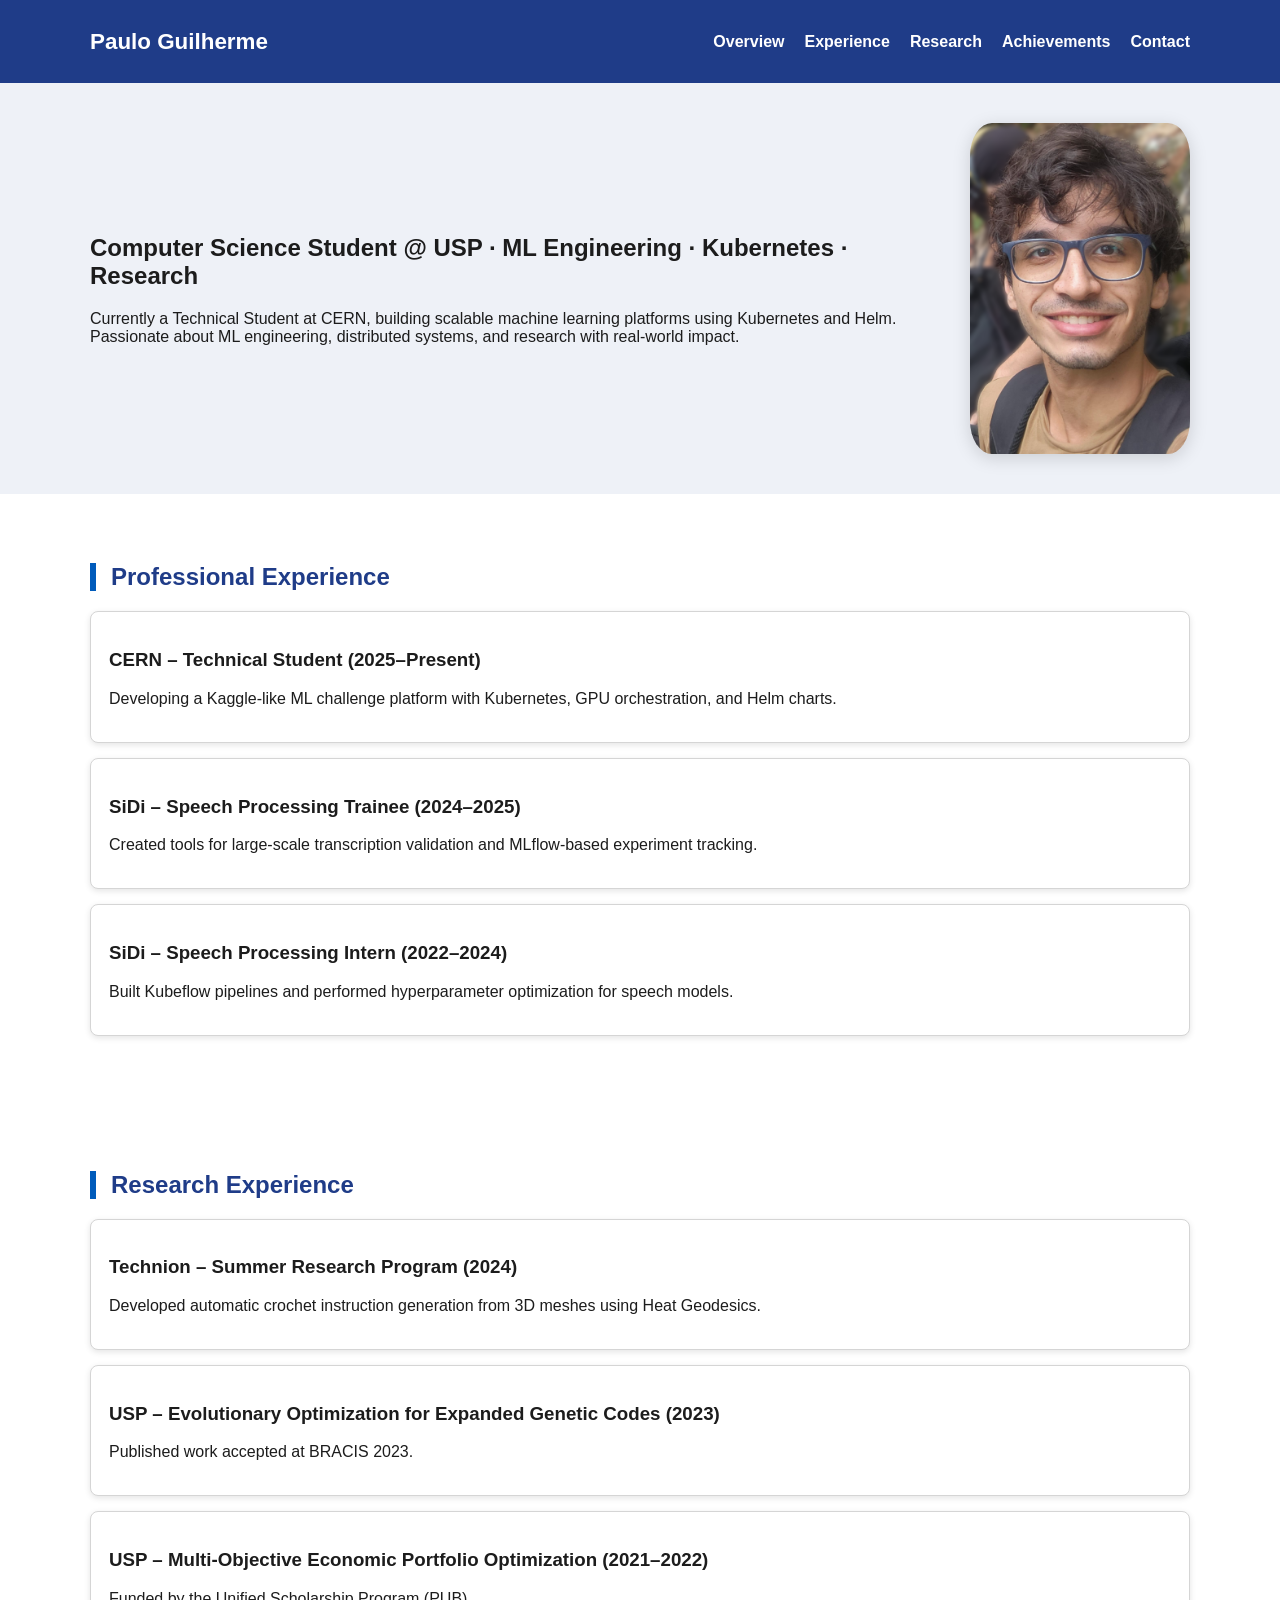
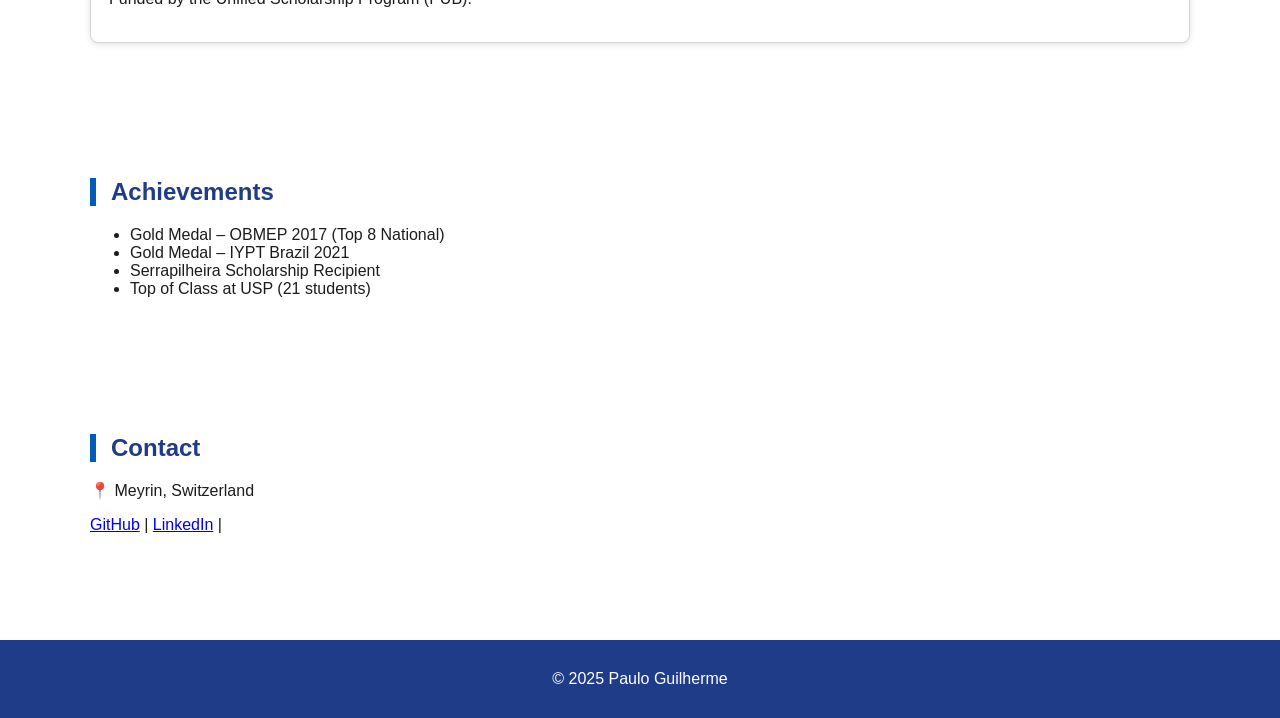
==== src/index.html @ 2a1c7743 "Add initial version of website" ====
<!DOCTYPE html>
<html lang="en">
<head>
    <meta charset="UTF-8">
    <meta name="viewport" content="width=device-width, initial-scale=1.0">
    <title>Paulo Guilherme – Portfolio</title>
    <link rel="stylesheet" href="style.css">
</head>
<body>

<header>
    <nav>
        <h1 class="logo">Paulo Guilherme</h1>
        <ul>
            <li><a href="#about">Overview</a></li>
            <li><a href="#experience">Experience</a></li>
            <li><a href="#research">Research</a></li>
            <li><a href="#achievements">Achievements</a></li>
            <li><a href="#contact">Contact</a></li>
        </ul>
    </nav>
</header>

<section id="about" class="hero">
    <div class="hero-container">

        <img src="../images/profile.png" alt="Profile Photo" class="profile-photo">

        <div class="hero-text">
            <h2>Computer Science Student @ USP · ML Engineering · Kubernetes · Research</h2>
            <p>
                Currently a Technical Student at CERN, building scalable machine learning platforms
                using Kubernetes and Helm. Passionate about ML engineering, distributed systems, and
                research with real-world impact.
            </p>
        </div>

    </div>
</section>

<section id="experience" class="section">
    <h2>Professional Experience</h2>

    <div class="card">
        <h3>CERN – Technical Student (2025–Present)</h3>
        <p>Developing a Kaggle-like ML challenge platform with Kubernetes, GPU orchestration, and Helm charts.</p>
    </div>

    <div class="card">
        <h3>SiDi – Speech Processing Trainee (2024–2025)</h3>
        <p>Created tools for large-scale transcription validation and MLflow-based experiment tracking.</p>
    </div>

    <div class="card">
        <h3>SiDi – Speech Processing Intern (2022–2024)</h3>
        <p>Built Kubeflow pipelines and performed hyperparameter optimization for speech models.</p>
    </div>
</section>

<section id="research" class="section">
    <h2>Research Experience</h2>

    <div class="card">
        <h3>Technion – Summer Research Program (2024)</h3>
        <p>Developed automatic crochet instruction generation from 3D meshes using Heat Geodesics.</p>
    </div>

    <div class="card">
        <h3>USP – Evolutionary Optimization for Expanded Genetic Codes (2023)</h3>
        <p>Published work accepted at BRACIS 2023.</p>
    </div>

    <div class="card">
        <h3>USP – Multi-Objective Economic Portfolio Optimization (2021–2022)</h3>
        <p>Funded by the Unified Scholarship Program (PUB).</p>
    </div>
</section>

<section id="achievements" class="section">
    <h2>Achievements</h2>
    <ul>
        <li>Gold Medal – OBMEP 2017 (Top 8 National)</li>
        <li>Gold Medal – IYPT Brazil 2021</li>
        <li>Serrapilheira Scholarship Recipient</li>
        <li>Top of Class at USP (21 students)</li>
    </ul>
</section>

<section id="contact" class="section">
    <h2>Contact</h2>
    <p>📍 Meyrin, Switzerland</p>
    <p>
        <a href="https://github.com/Pauloguilhermepp">GitHub</a> |
        <a href="https://www.linkedin.com/in/paulo-guilherme-pinheiro-pereira/">LinkedIn</a> |
    </p>
</section>

<footer>
    © 2025 Paulo Guilherme
</footer>

</body>
</html>
---- src/style.css ----
body {
    margin: 0;
    font-family: Arial, sans-serif;
    background: #ffffff;
    color: #1c1c1c;
}

/* NAV BAR */
header {
    position: sticky;
    top: 0;
    background: #1f3c88;
    padding: 10px 20px;
}

nav {
    display: flex;
    justify-content: space-between;
    align-items: center;
    max-width: 1100px;
    margin: auto;
}

nav ul {
    list-style: none;
    display: flex;
    gap: 20px;
}

nav a {
    color: white;
    text-decoration: none;
    font-weight: 600;
}

.logo {
    color: white;
    font-size: 1.4rem;
}

/* HERO */
.hero {
    background: #eef1f7;
    padding: 40px 10px;
    text-align: center;
}

.hero-container {
    max-width: 1100px;
    margin: auto;
    display: flex;
    gap: 30px;
    align-items: center;
    justify-content: space-between;
    flex-direction: row-reverse;
}


.profile-photo {
    width: 220px;
    object-fit: cover;
    border-radius: 10%;          /* << SQUIRCLE SHAPE */
    background: #d9d9d9;
    box-shadow: 0px 4px 18px rgba(0,0,0,0.15);
}

.hero-text {
    flex: 1;
    text-align: left;
}

/* RESPONSIVE RULE */
@media (max-width: 700px) {
    .hero-container {
        flex-direction: column;
        text-align: center;
    }
    .hero-text {
        text-align: center;
    }
}

/* SECTIONS */
.section {
    max-width: 1100px;
    margin: auto;
    padding: 50px 20px;
}

.section h2 {
    border-left: 6px solid #005bbb;
    padding-left: 15px;
    color: #1f3c88;
}

/* CARDS */
.card {
    border: 1px solid #d5d5d5;
    background: white;
    border-radius: 8px;
    padding: 18px;
    margin: 15px 0;
    box-shadow: 0px 2px 6px #e4e4e4;
}

/* FOOTER */
footer {
    text-align: center;
    padding: 30px;
    background: #1f3c88;
    color: white;
    margin-top: 40px;
}
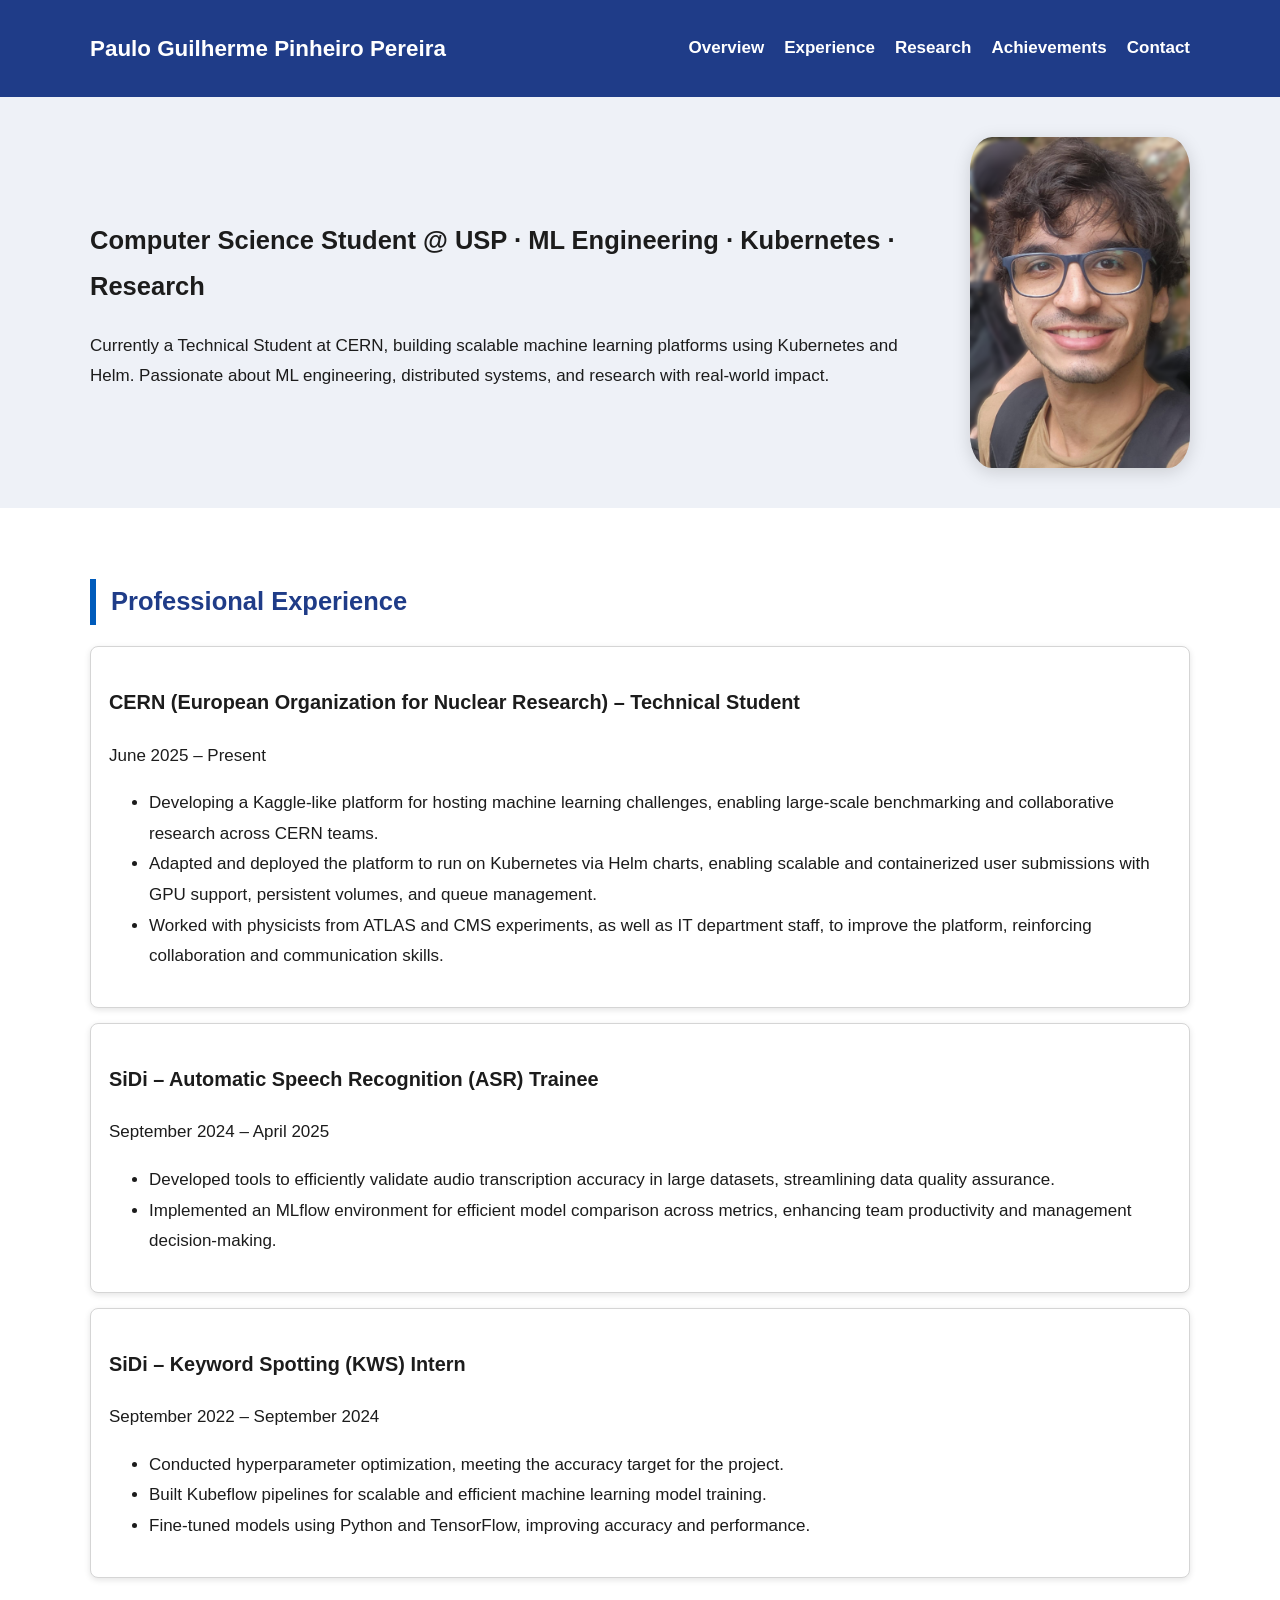
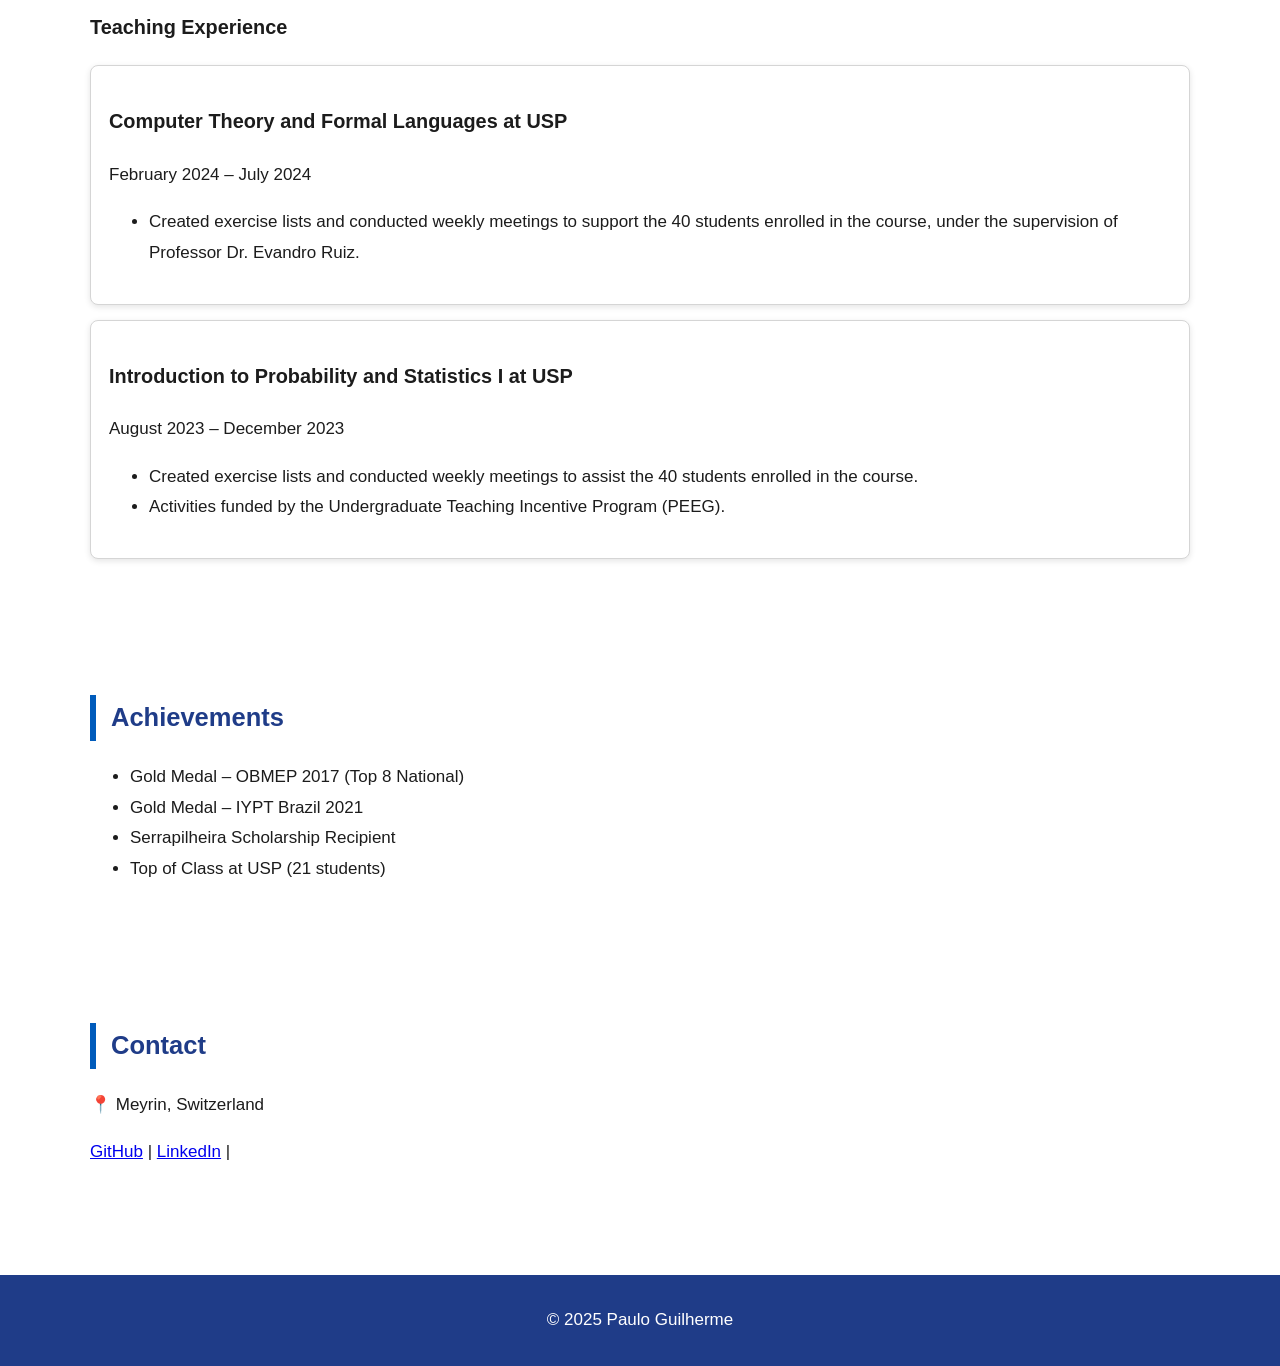
==== commit a58b101a: "Improve font" ====
--- a/src/index.html
+++ b/src/index.html
@@ -3,14 +3,14 @@
 <head>
     <meta charset="UTF-8">
     <meta name="viewport" content="width=device-width, initial-scale=1.0">
-    <title>Paulo Guilherme – Portfolio</title>
+    <title>Paulo Guilherme Pinheiro Pereira – Portfolio</title>
     <link rel="stylesheet" href="style.css">
 </head>
 <body>
 
 <header>
     <nav>
-        <h1 class="logo">Paulo Guilherme</h1>
+        <h1 class="logo">Paulo Guilherme Pinheiro Pereira</h1>
         <ul>
             <li><a href="#about">Overview</a></li>
             <li><a href="#experience">Experience</a></li>
@@ -39,42 +39,56 @@
 </section>
 
 <section id="experience" class="section">
-    <h2>Professional Experience</h2>
-
-    <div class="card">
-        <h3>CERN – Technical Student (2025–Present)</h3>
-        <p>Developing a Kaggle-like ML challenge platform with Kubernetes, GPU orchestration, and Helm charts.</p>
-    </div>
-
-    <div class="card">
-        <h3>SiDi – Speech Processing Trainee (2024–2025)</h3>
-        <p>Created tools for large-scale transcription validation and MLflow-based experiment tracking.</p>
-    </div>
-
-    <div class="card">
-        <h3>SiDi – Speech Processing Intern (2022–2024)</h3>
-        <p>Built Kubeflow pipelines and performed hyperparameter optimization for speech models.</p>
-    </div>
-</section>
-
-<section id="research" class="section">
-    <h2>Research Experience</h2>
-
-    <div class="card">
-        <h3>Technion – Summer Research Program (2024)</h3>
-        <p>Developed automatic crochet instruction generation from 3D meshes using Heat Geodesics.</p>
-    </div>
-
-    <div class="card">
-        <h3>USP – Evolutionary Optimization for Expanded Genetic Codes (2023)</h3>
-        <p>Published work accepted at BRACIS 2023.</p>
-    </div>
-
-    <div class="card">
-        <h3>USP – Multi-Objective Economic Portfolio Optimization (2021–2022)</h3>
-        <p>Funded by the Unified Scholarship Program (PUB).</p>
-    </div>
-</section>
+        <h2>Professional Experience</h2>
+        
+        <div class="card">
+            <h3>CERN (European Organization for Nuclear Research) – Technical Student</h3>
+            <p class="date">June 2025 – Present</p>
+            <ul>
+                <li>Developing a Kaggle-like platform for hosting machine learning challenges, enabling large-scale benchmarking and collaborative research across CERN teams.</li>
+                <li>Adapted and deployed the platform to run on Kubernetes via Helm charts, enabling scalable and containerized user submissions with GPU support, persistent volumes, and queue management.</li>
+                <li>Worked with physicists from ATLAS and CMS experiments, as well as IT department staff, to improve the platform, reinforcing collaboration and communication skills.</li>
+            </ul>
+        </div>
+        
+        <div class="card">
+            <h3>SiDi – Automatic Speech Recognition (ASR) Trainee</h3>
+            <p class="date">September 2024 – April 2025</p>
+            <ul>
+                <li>Developed tools to efficiently validate audio transcription accuracy in large datasets, streamlining data quality assurance.</li>
+                <li>Implemented an MLflow environment for efficient model comparison across metrics, enhancing team productivity and management decision-making.</li>
+            </ul>
+        </div>
+        
+        <div class="card">
+            <h3>SiDi – Keyword Spotting (KWS) Intern</h3>
+            <p class="date">September 2022 – September 2024</p>
+            <ul>
+                <li>Conducted hyperparameter optimization, meeting the accuracy target for the project.</li>
+                <li>Built Kubeflow pipelines for scalable and efficient machine learning model training.</li>
+                <li>Fine-tuned models using Python and TensorFlow, improving accuracy and performance.</li>
+            </ul>
+        </div>
+        
+        <h3 style="margin-top: 2rem;">Teaching Experience</h3>
+        
+        <div class="card">
+            <h3>Computer Theory and Formal Languages at USP</h3>
+            <p class="date">February 2024 – July 2024</p>
+            <ul>
+                <li>Created exercise lists and conducted weekly meetings to support the 40 students enrolled in the course, under the supervision of Professor Dr. Evandro Ruiz.</li>
+            </ul>
+        </div>
+        
+        <div class="card">
+            <h3>Introduction to Probability and Statistics I at USP</h3>
+            <p class="date">August 2023 – December 2023</p>
+            <ul>
+                <li>Created exercise lists and conducted weekly meetings to assist the 40 students enrolled in the course.</li>
+                <li>Activities funded by the Undergraduate Teaching Incentive Program (PEEG).</li>
+            </ul>
+        </div>
+    </section>
 
 <section id="achievements" class="section">
     <h2>Achievements</h2>
--- a/src/style.css
+++ b/src/style.css
@@ -1,8 +1,10 @@
 body {
     margin: 0;
-    font-family: Arial, sans-serif;
+    font-family: 'Segoe UI', Tahoma, Geneva, Verdana, sans-serif;
     background: #ffffff;
     color: #1c1c1c;
+    font-size: 17px;
+    line-height: 1.8;
 }
 
 /* NAV BAR */
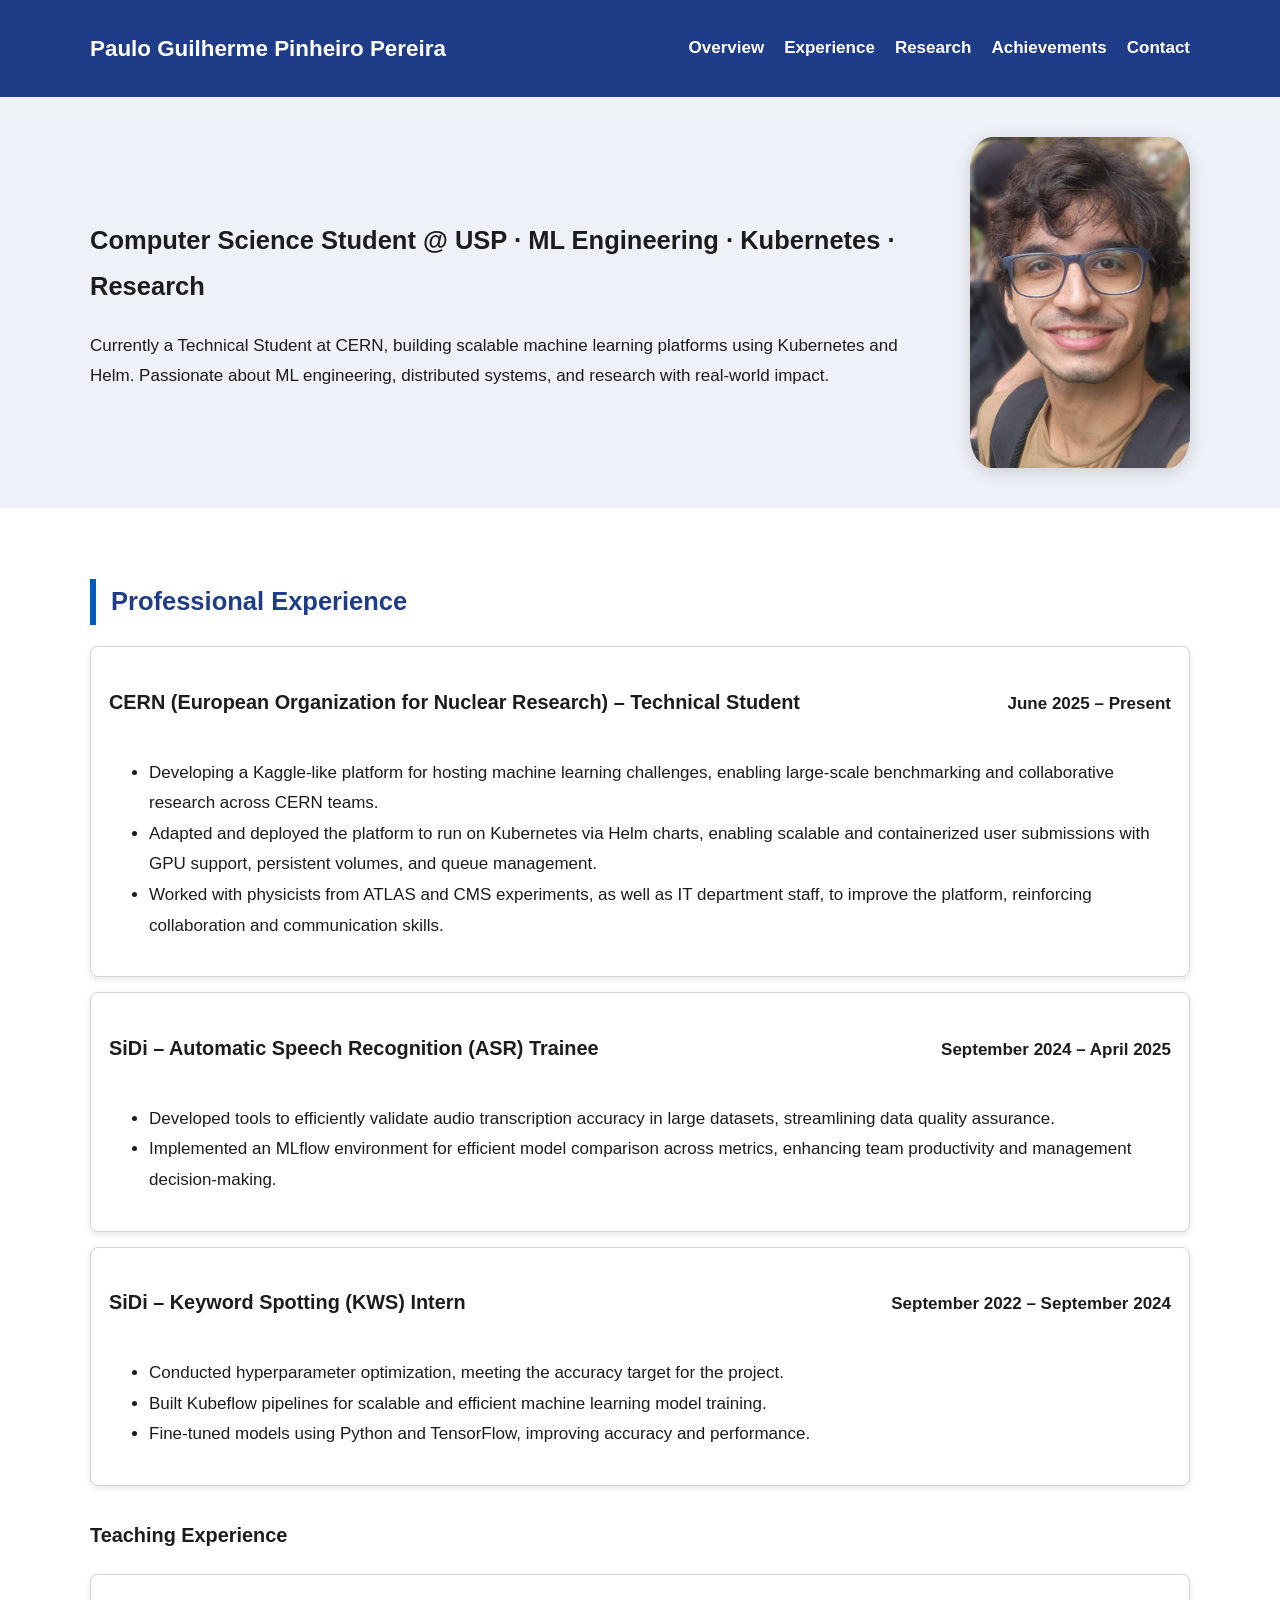
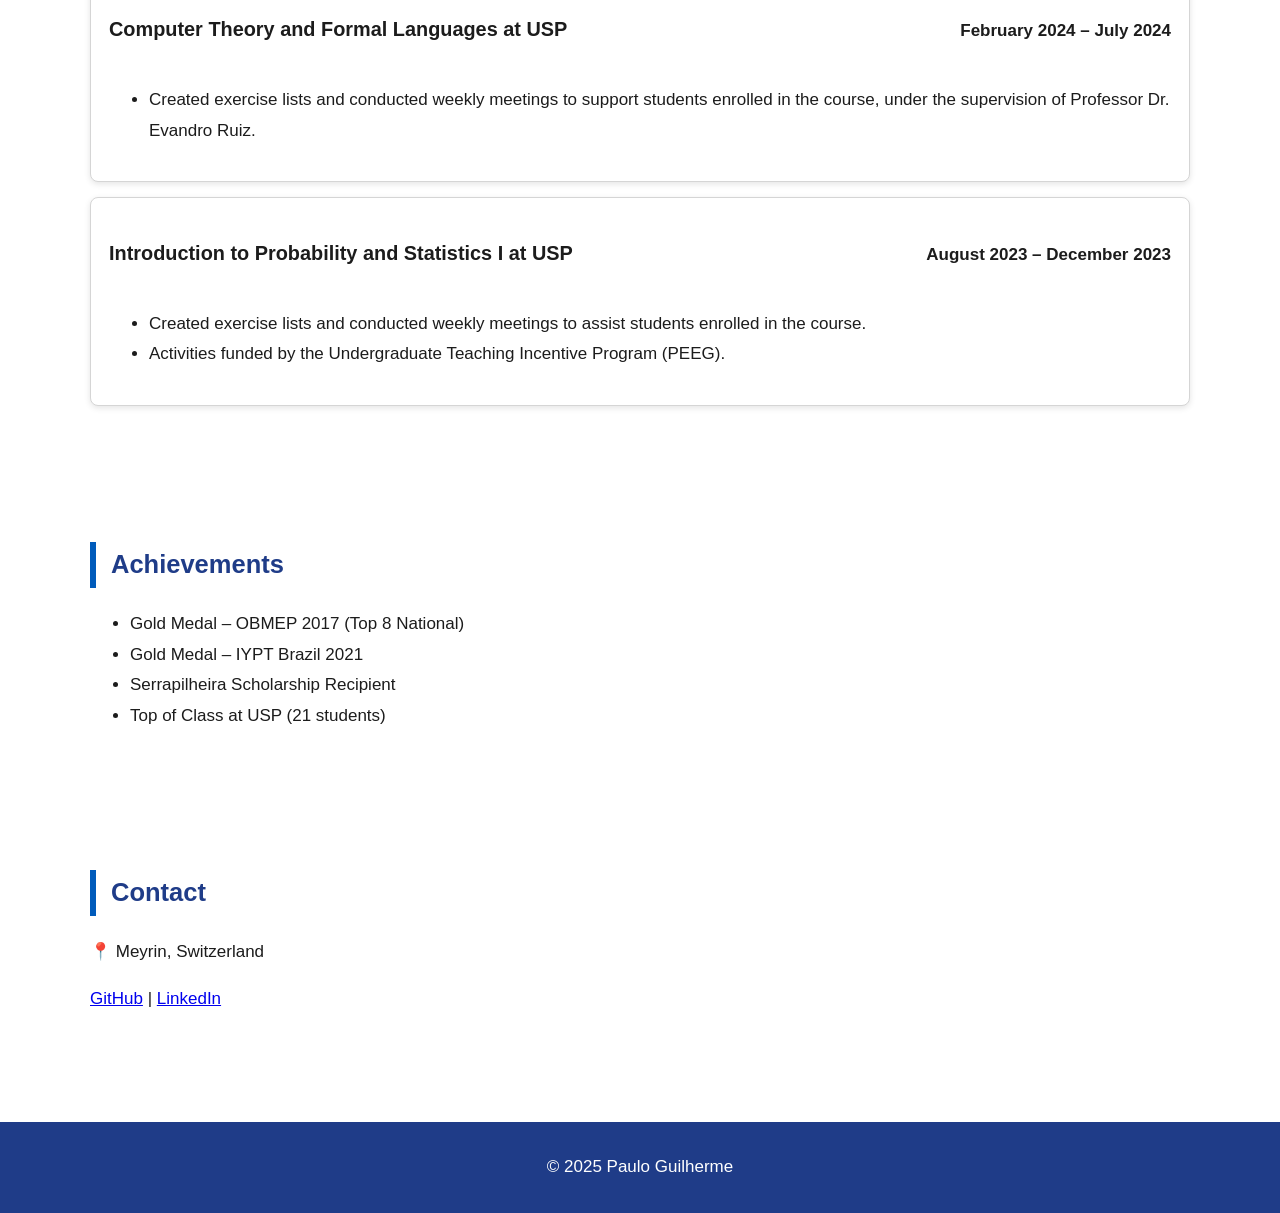
==== commit 02ee02e7: "Update dates" ====
--- a/src/index.html
+++ b/src/index.html
@@ -39,56 +39,66 @@
 </section>
 
 <section id="experience" class="section">
-        <h2>Professional Experience</h2>
-        
-        <div class="card">
+    <h2>Professional Experience</h2>
+
+    <div class="card">
+        <div class="card-header">
             <h3>CERN (European Organization for Nuclear Research) – Technical Student</h3>
             <p class="date">June 2025 – Present</p>
-            <ul>
-                <li>Developing a Kaggle-like platform for hosting machine learning challenges, enabling large-scale benchmarking and collaborative research across CERN teams.</li>
-                <li>Adapted and deployed the platform to run on Kubernetes via Helm charts, enabling scalable and containerized user submissions with GPU support, persistent volumes, and queue management.</li>
-                <li>Worked with physicists from ATLAS and CMS experiments, as well as IT department staff, to improve the platform, reinforcing collaboration and communication skills.</li>
-            </ul>
         </div>
-        
-        <div class="card">
+        <ul>
+            <li>Developing a Kaggle-like platform for hosting machine learning challenges, enabling large-scale benchmarking and collaborative research across CERN teams.</li>
+            <li>Adapted and deployed the platform to run on Kubernetes via Helm charts, enabling scalable and containerized user submissions with GPU support, persistent volumes, and queue management.</li>
+            <li>Worked with physicists from ATLAS and CMS experiments, as well as IT department staff, to improve the platform, reinforcing collaboration and communication skills.</li>
+        </ul>
+    </div>
+
+    <div class="card">
+        <div class="card-header">
             <h3>SiDi – Automatic Speech Recognition (ASR) Trainee</h3>
             <p class="date">September 2024 – April 2025</p>
-            <ul>
-                <li>Developed tools to efficiently validate audio transcription accuracy in large datasets, streamlining data quality assurance.</li>
-                <li>Implemented an MLflow environment for efficient model comparison across metrics, enhancing team productivity and management decision-making.</li>
-            </ul>
         </div>
-        
-        <div class="card">
+        <ul>
+            <li>Developed tools to efficiently validate audio transcription accuracy in large datasets, streamlining data quality assurance.</li>
+            <li>Implemented an MLflow environment for efficient model comparison across metrics, enhancing team productivity and management decision-making.</li>
+        </ul>
+    </div>
+
+    <div class="card">
+        <div class="card-header">
             <h3>SiDi – Keyword Spotting (KWS) Intern</h3>
             <p class="date">September 2022 – September 2024</p>
-            <ul>
-                <li>Conducted hyperparameter optimization, meeting the accuracy target for the project.</li>
-                <li>Built Kubeflow pipelines for scalable and efficient machine learning model training.</li>
-                <li>Fine-tuned models using Python and TensorFlow, improving accuracy and performance.</li>
-            </ul>
         </div>
-        
-        <h3 style="margin-top: 2rem;">Teaching Experience</h3>
-        
-        <div class="card">
+        <ul>
+            <li>Conducted hyperparameter optimization, meeting the accuracy target for the project.</li>
+            <li>Built Kubeflow pipelines for scalable and efficient machine learning model training.</li>
+            <li>Fine-tuned models using Python and TensorFlow, improving accuracy and performance.</li>
+        </ul>
+    </div>
+
+    <h3 style="margin-top: 2rem;">Teaching Experience</h3>
+
+    <div class="card">
+        <div class="card-header">
             <h3>Computer Theory and Formal Languages at USP</h3>
             <p class="date">February 2024 – July 2024</p>
-            <ul>
-                <li>Created exercise lists and conducted weekly meetings to support the 40 students enrolled in the course, under the supervision of Professor Dr. Evandro Ruiz.</li>
-            </ul>
         </div>
-        
-        <div class="card">
+        <ul>
+            <li>Created exercise lists and conducted weekly meetings to support students enrolled in the course, under the supervision of Professor Dr. Evandro Ruiz.</li>
+        </ul>
+    </div>
+
+    <div class="card">
+        <div class="card-header">
             <h3>Introduction to Probability and Statistics I at USP</h3>
             <p class="date">August 2023 – December 2023</p>
-            <ul>
-                <li>Created exercise lists and conducted weekly meetings to assist the 40 students enrolled in the course.</li>
-                <li>Activities funded by the Undergraduate Teaching Incentive Program (PEEG).</li>
-            </ul>
         </div>
-    </section>
+        <ul>
+            <li>Created exercise lists and conducted weekly meetings to assist students enrolled in the course.</li>
+            <li>Activities funded by the Undergraduate Teaching Incentive Program (PEEG).</li>
+        </ul>
+    </div>
+</section>
 
 <section id="achievements" class="section">
     <h2>Achievements</h2>
@@ -105,7 +115,7 @@
     <p>📍 Meyrin, Switzerland</p>
     <p>
         <a href="https://github.com/Pauloguilhermepp">GitHub</a> |
-        <a href="https://www.linkedin.com/in/paulo-guilherme-pinheiro-pereira/">LinkedIn</a> |
+        <a href="https://www.linkedin.com/in/paulo-guilherme-pinheiro-pereira/">LinkedIn</a>
     </p>
 </section>
 
--- a/src/style.css
+++ b/src/style.css
@@ -105,6 +105,18 @@
     box-shadow: 0px 2px 6px #e4e4e4;
 }
 
+.card-header {
+    display: flex;
+    justify-content: space-between;
+    align-items: baseline;
+    width: 100%;
+}
+
+.card-header .date {
+    margin: 0;
+    font-weight: 600;
+}
+
 /* FOOTER */
 footer {
     text-align: center;
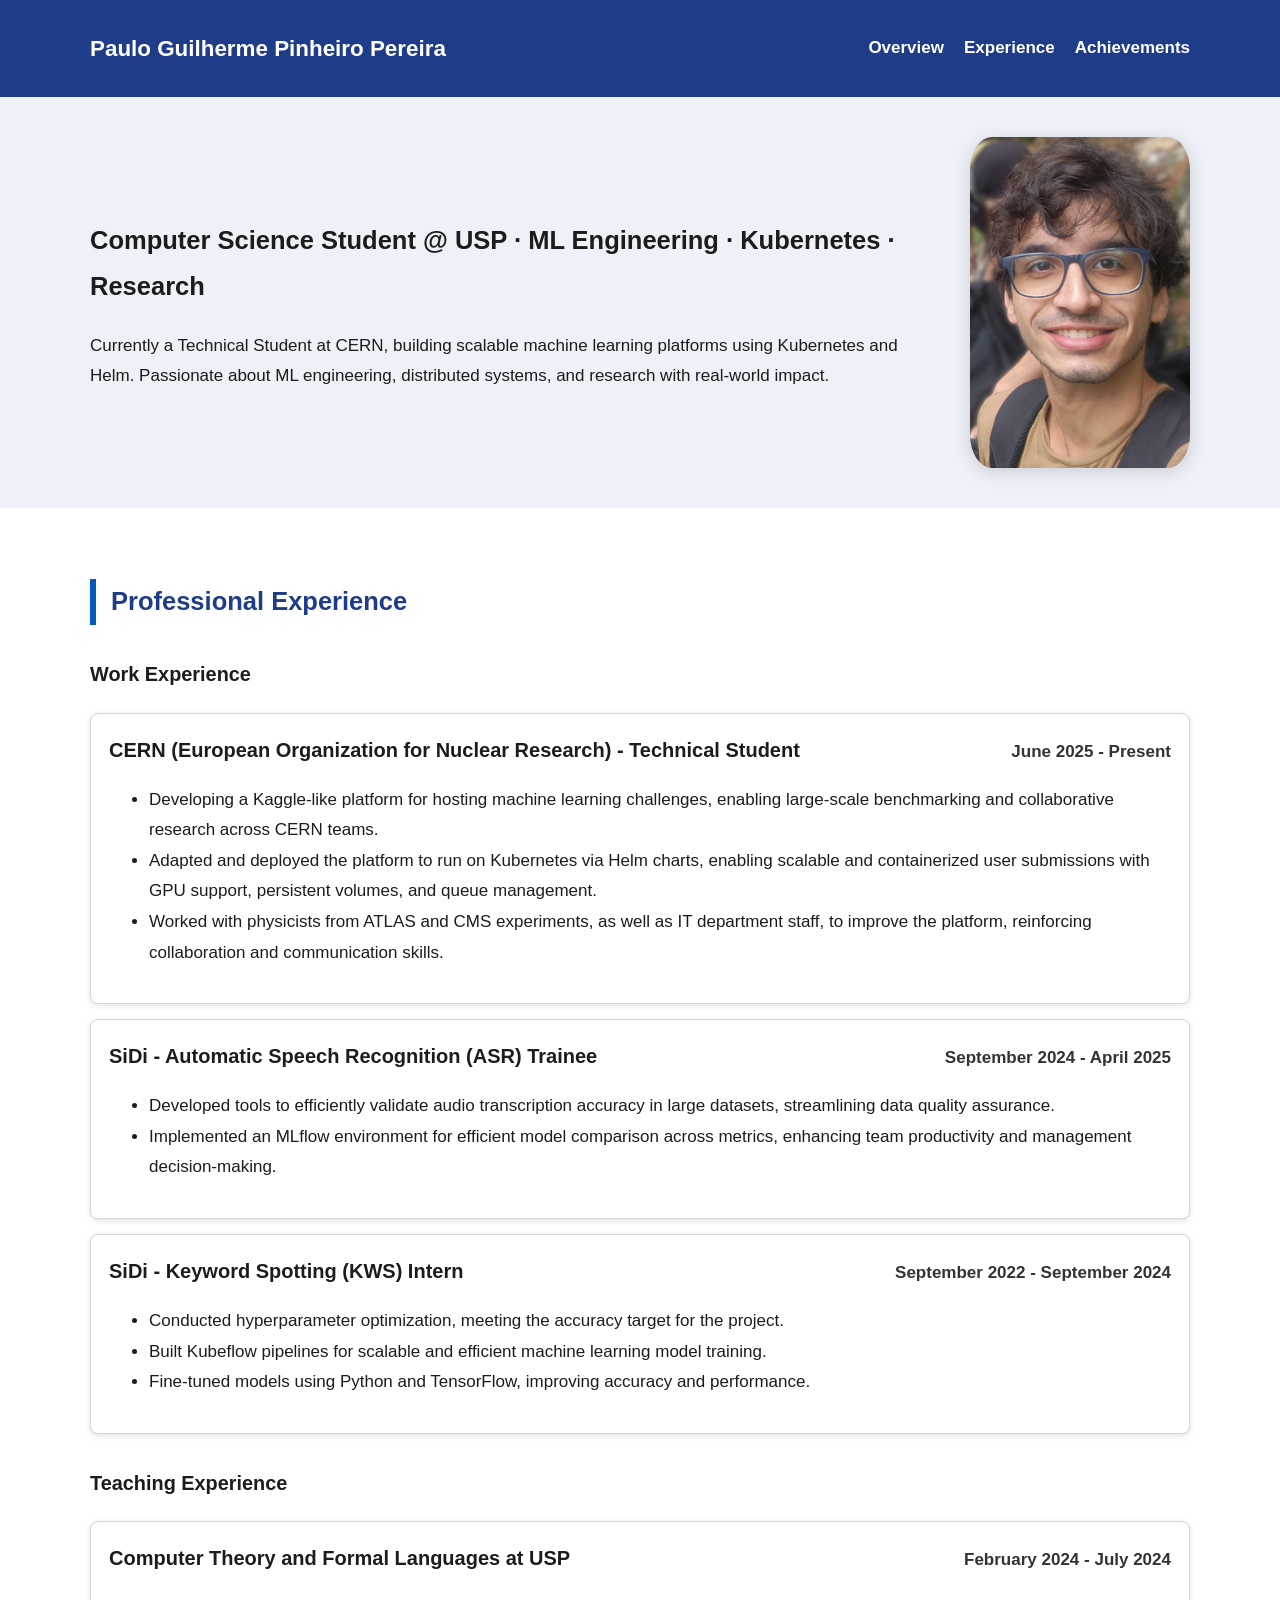
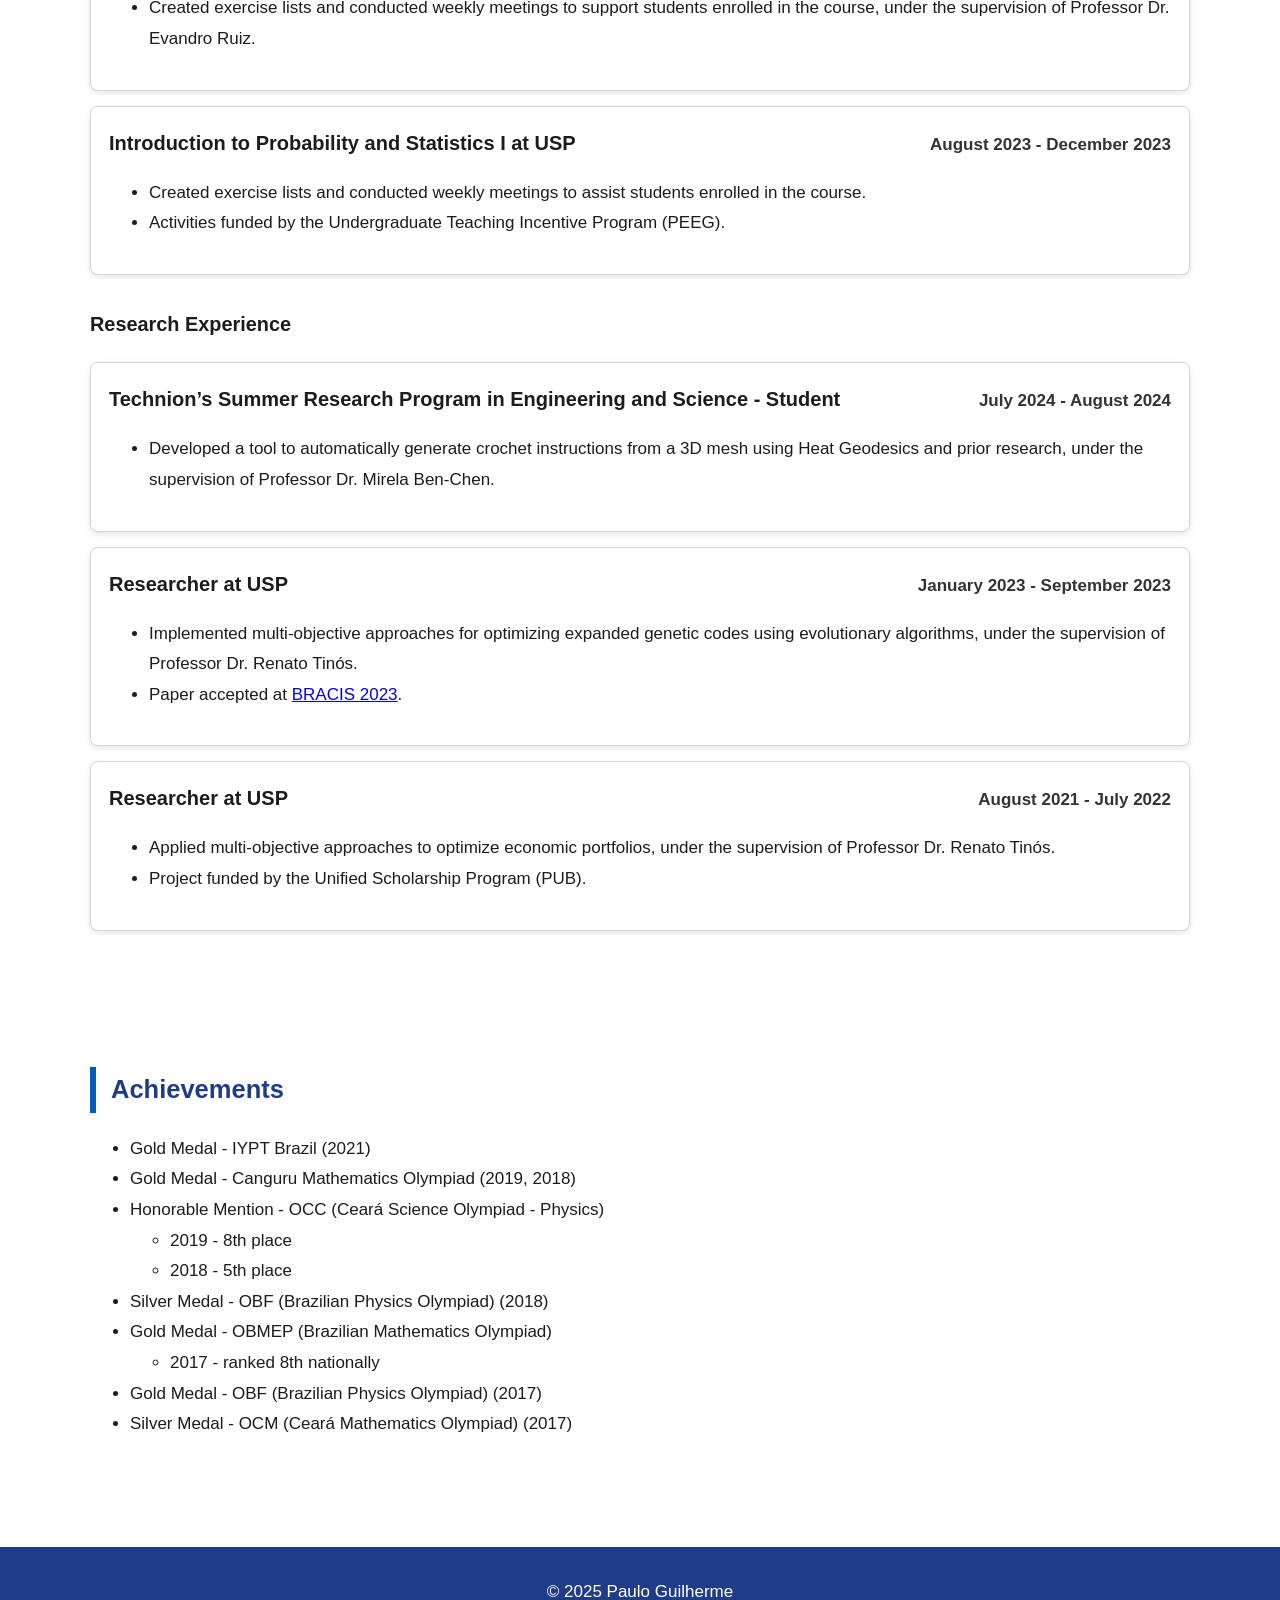
==== commit cfe1a9e0: "Update cv" ====
--- a/src/index.html
+++ b/src/index.html
@@ -3,7 +3,7 @@
 <head>
     <meta charset="UTF-8">
     <meta name="viewport" content="width=device-width, initial-scale=1.0">
-    <title>Paulo Guilherme Pinheiro Pereira – Portfolio</title>
+    <title>Paulo Guilherme Pinheiro Pereira - Portfolio</title>
     <link rel="stylesheet" href="style.css">
 </head>
 <body>
@@ -14,9 +14,7 @@
         <ul>
             <li><a href="#about">Overview</a></li>
             <li><a href="#experience">Experience</a></li>
-            <li><a href="#research">Research</a></li>
             <li><a href="#achievements">Achievements</a></li>
-            <li><a href="#contact">Contact</a></li>
         </ul>
     </nav>
 </header>
@@ -40,11 +38,12 @@
 
 <section id="experience" class="section">
     <h2>Professional Experience</h2>
+    <h3 style="margin-top: 2rem;">Work Experience</h3>
 
     <div class="card">
         <div class="card-header">
-            <h3>CERN (European Organization for Nuclear Research) – Technical Student</h3>
-            <p class="date">June 2025 – Present</p>
+            <h3>CERN (European Organization for Nuclear Research) - Technical Student</h3>
+            <p class="date">June 2025 - Present</p>
         </div>
         <ul>
             <li>Developing a Kaggle-like platform for hosting machine learning challenges, enabling large-scale benchmarking and collaborative research across CERN teams.</li>
@@ -55,8 +54,8 @@
 
     <div class="card">
         <div class="card-header">
-            <h3>SiDi – Automatic Speech Recognition (ASR) Trainee</h3>
-            <p class="date">September 2024 – April 2025</p>
+            <h3>SiDi - Automatic Speech Recognition (ASR) Trainee</h3>
+            <p class="date">September 2024 - April 2025</p>
         </div>
         <ul>
             <li>Developed tools to efficiently validate audio transcription accuracy in large datasets, streamlining data quality assurance.</li>
@@ -66,8 +65,8 @@
 
     <div class="card">
         <div class="card-header">
-            <h3>SiDi – Keyword Spotting (KWS) Intern</h3>
-            <p class="date">September 2022 – September 2024</p>
+            <h3>SiDi - Keyword Spotting (KWS) Intern</h3>
+            <p class="date">September 2022 - September 2024</p>
         </div>
         <ul>
             <li>Conducted hyperparameter optimization, meeting the accuracy target for the project.</li>
@@ -81,7 +80,7 @@
     <div class="card">
         <div class="card-header">
             <h3>Computer Theory and Formal Languages at USP</h3>
-            <p class="date">February 2024 – July 2024</p>
+            <p class="date">February 2024 - July 2024</p>
         </div>
         <ul>
             <li>Created exercise lists and conducted weekly meetings to support students enrolled in the course, under the supervision of Professor Dr. Evandro Ruiz.</li>
@@ -91,11 +90,45 @@
     <div class="card">
         <div class="card-header">
             <h3>Introduction to Probability and Statistics I at USP</h3>
-            <p class="date">August 2023 – December 2023</p>
+            <p class="date">August 2023 - December 2023</p>
         </div>
         <ul>
             <li>Created exercise lists and conducted weekly meetings to assist students enrolled in the course.</li>
             <li>Activities funded by the Undergraduate Teaching Incentive Program (PEEG).</li>
+        </ul>
+    </div>
+
+    <h3 style="margin-top: 2rem;">Research Experience</h3>
+
+    <div class="card">
+        <div class="card-header">
+            <h3>Technion’s Summer Research Program in Engineering and Science - Student</h3>
+            <p class="date">July 2024 - August 2024</p>
+        </div>
+        <ul>
+            <li>Developed a tool to automatically generate crochet instructions from a 3D mesh using Heat Geodesics and prior research, under the supervision of Professor Dr. Mirela Ben-Chen.</li>
+        </ul>
+    </div>
+
+    <div class="card">
+        <div class="card-header">
+            <h3>Researcher at USP</h3>
+            <p class="date">January 2023 - September 2023</p>
+        </div>
+        <ul>
+            <li>Implemented multi-objective approaches for optimizing expanded genetic codes using evolutionary algorithms, under the supervision of Professor Dr. Renato Tinós.</li>
+            <li>Paper accepted at <a href="https://link.springer.com/chapter/10.1007/978-3-031-45392-2_1">BRACIS 2023</a>.</li>
+        </ul>
+    </div>
+
+    <div class="card">
+        <div class="card-header">
+            <h3>Researcher at USP</h3>
+            <p class="date">August 2021 - July 2022</p>
+        </div>
+        <ul>
+            <li>Applied multi-objective approaches to optimize economic portfolios, under the supervision of Professor Dr. Renato Tinós.</li>
+            <li>Project funded by the Unified Scholarship Program (PUB).</li>
         </ul>
     </div>
 </section>
@@ -103,21 +136,33 @@
 <section id="achievements" class="section">
     <h2>Achievements</h2>
     <ul>
-        <li>Gold Medal – OBMEP 2017 (Top 8 National)</li>
-        <li>Gold Medal – IYPT Brazil 2021</li>
-        <li>Serrapilheira Scholarship Recipient</li>
-        <li>Top of Class at USP (21 students)</li>
+        <li>Gold Medal - IYPT Brazil (2021)</li>
+
+        <li>Gold Medal - Canguru Mathematics Olympiad (2019, 2018)</li>
+
+        <li>
+            Honorable Mention - OCC (Ceará Science Olympiad - Physics)
+            <ul>
+                <li>2019 - 8th place</li>
+                <li>2018 - 5th place</li>
+            </ul>
+        </li>
+
+        <li>Silver Medal - OBF (Brazilian Physics Olympiad) (2018)</li>
+
+        <li>
+            Gold Medal - OBMEP (Brazilian Mathematics Olympiad)
+            <ul>
+                <li>2017 - ranked 8th nationally</li>
+            </ul>
+        </li>
+
+        <li>Gold Medal - OBF (Brazilian Physics Olympiad) (2017)</li>
+
+        <li>Silver Medal - OCM (Ceará Mathematics Olympiad) (2017)</li>
     </ul>
 </section>
 
-<section id="contact" class="section">
-    <h2>Contact</h2>
-    <p>📍 Meyrin, Switzerland</p>
-    <p>
-        <a href="https://github.com/Pauloguilhermepp">GitHub</a> |
-        <a href="https://www.linkedin.com/in/paulo-guilherme-pinheiro-pereira/">LinkedIn</a>
-    </p>
-</section>
 
 <footer>
     © 2025 Paulo Guilherme
--- a/src/style.css
+++ b/src/style.css
@@ -5,6 +5,10 @@
     color: #1c1c1c;
     font-size: 17px;
     line-height: 1.8;
+}
+
+section {
+    scroll-margin-top: 40px;
 }
 
 /* NAV BAR */
@@ -57,11 +61,10 @@
     flex-direction: row-reverse;
 }
 
-
 .profile-photo {
     width: 220px;
     object-fit: cover;
-    border-radius: 10%;          /* << SQUIRCLE SHAPE */
+    border-radius: 10%;
     background: #d9d9d9;
     box-shadow: 0px 4px 18px rgba(0,0,0,0.15);
 }
@@ -71,7 +74,6 @@
     text-align: left;
 }
 
-/* RESPONSIVE RULE */
 @media (max-width: 700px) {
     .hero-container {
         flex-direction: column;
@@ -95,6 +97,25 @@
     color: #1f3c88;
 }
 
+/* CARD HEADER */
+.card-header {
+    display: flex;
+    justify-content: space-between;
+    align-items: baseline;
+    margin-bottom: 8px;
+}
+
+.card-header h3 {
+    margin: 0;
+    font-size: 1.25rem;
+}
+
+.card-header .date {
+    margin: 0;
+    font-weight: 600;
+    color: #333;
+}
+
 /* CARDS */
 .card {
     border: 1px solid #d5d5d5;
@@ -105,18 +126,6 @@
     box-shadow: 0px 2px 6px #e4e4e4;
 }
 
-.card-header {
-    display: flex;
-    justify-content: space-between;
-    align-items: baseline;
-    width: 100%;
-}
-
-.card-header .date {
-    margin: 0;
-    font-weight: 600;
-}
-
 /* FOOTER */
 footer {
     text-align: center;
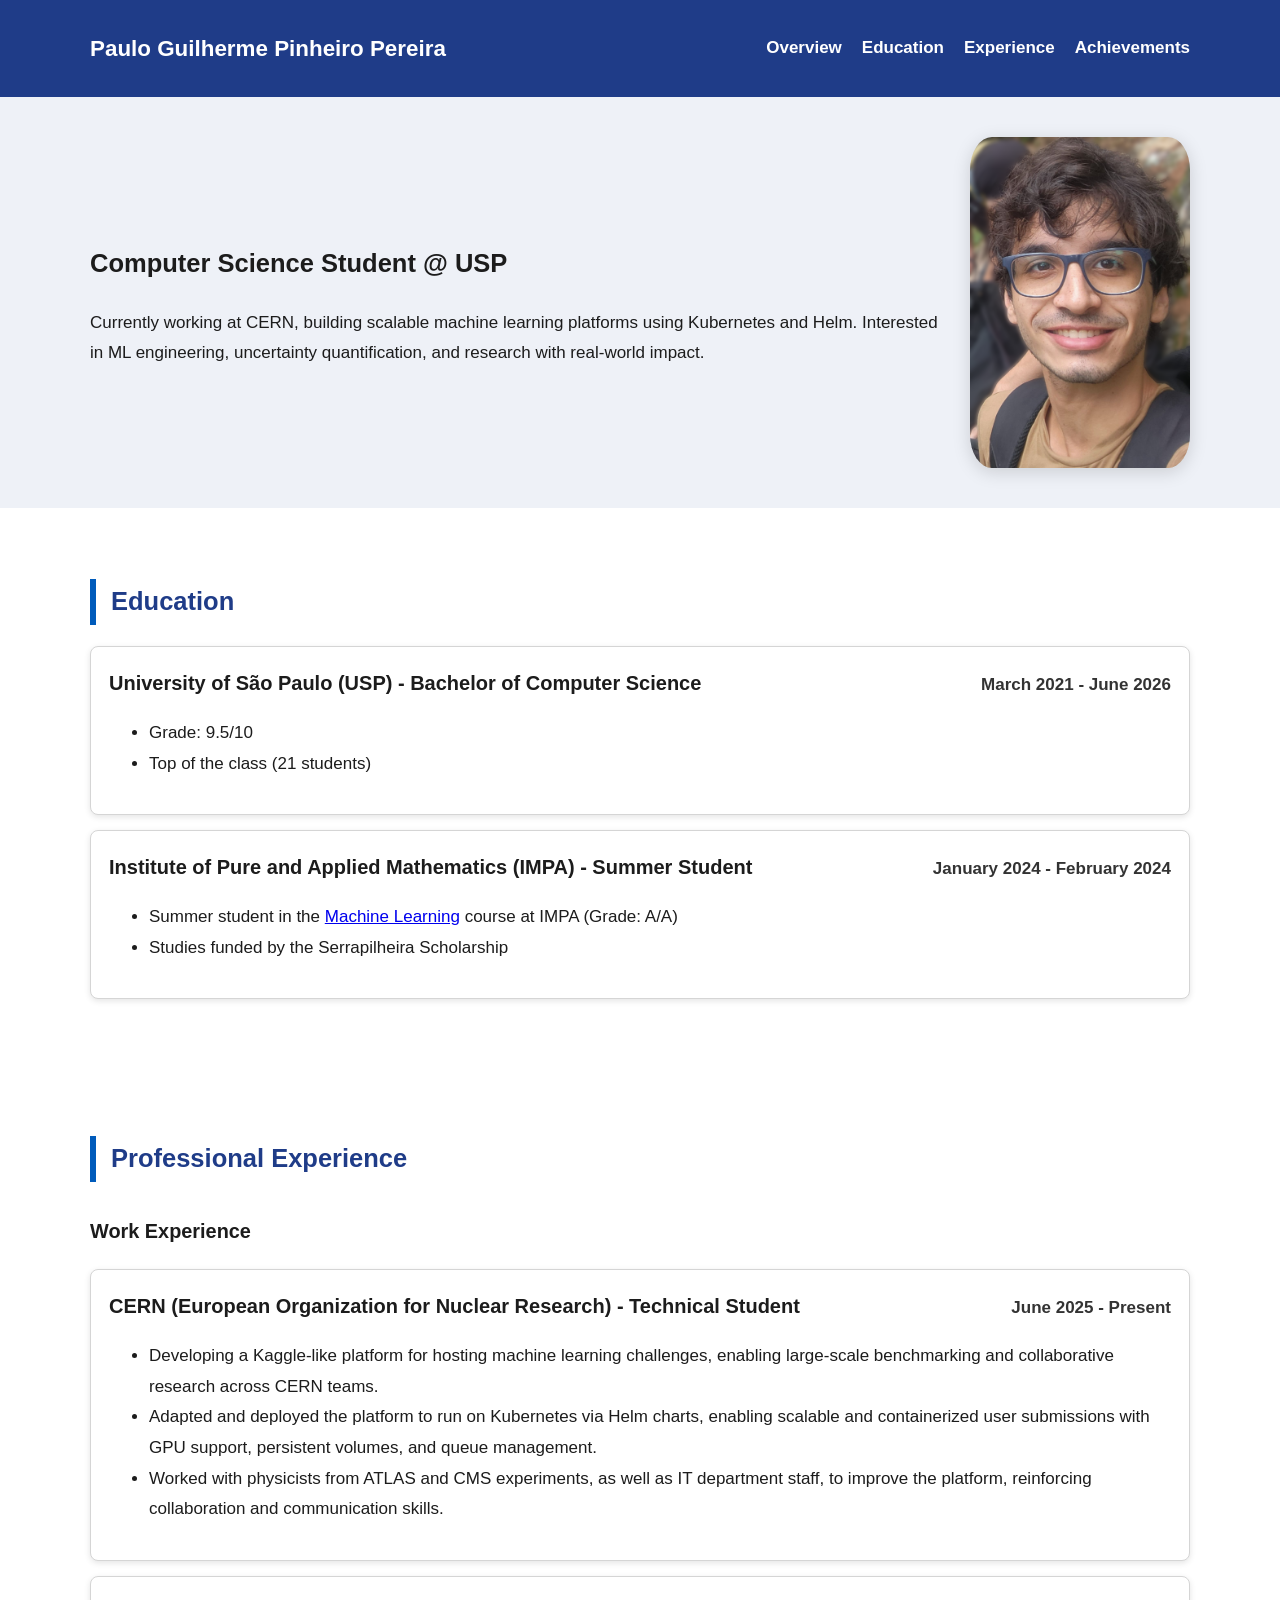
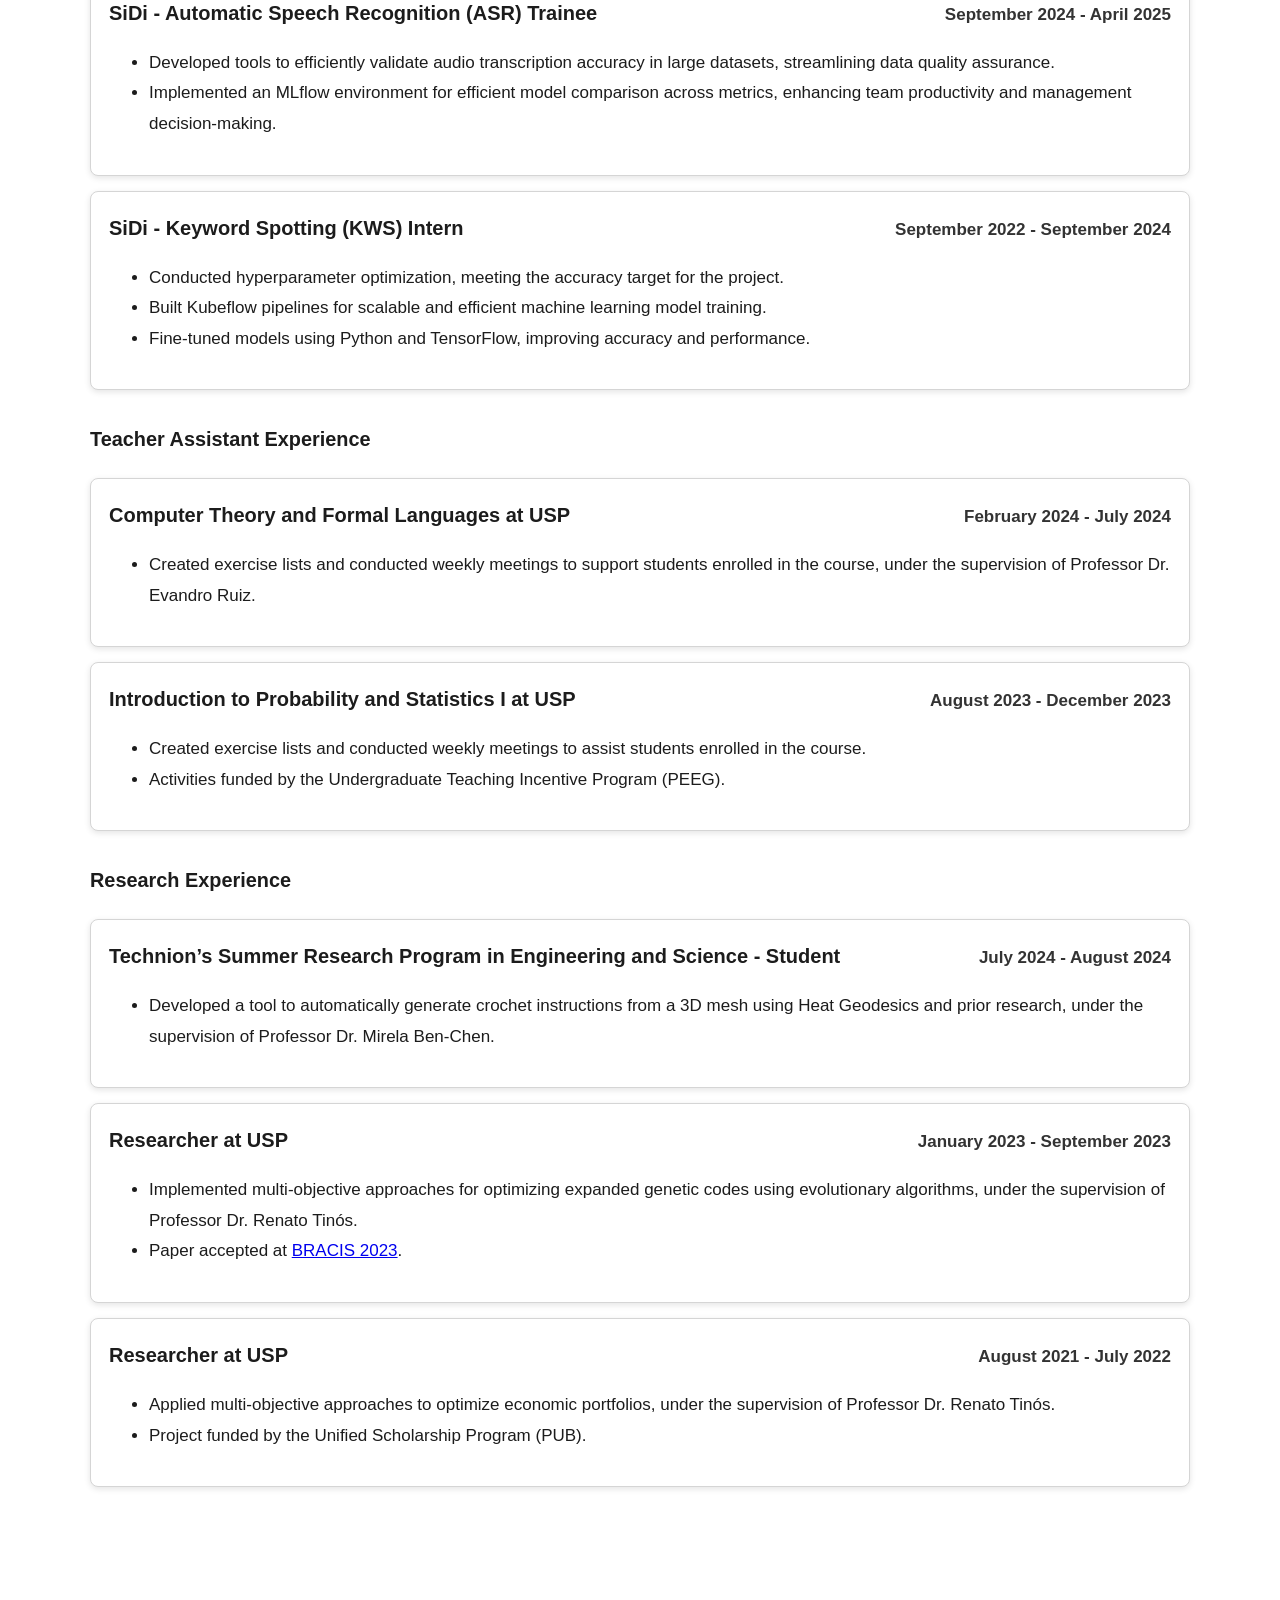
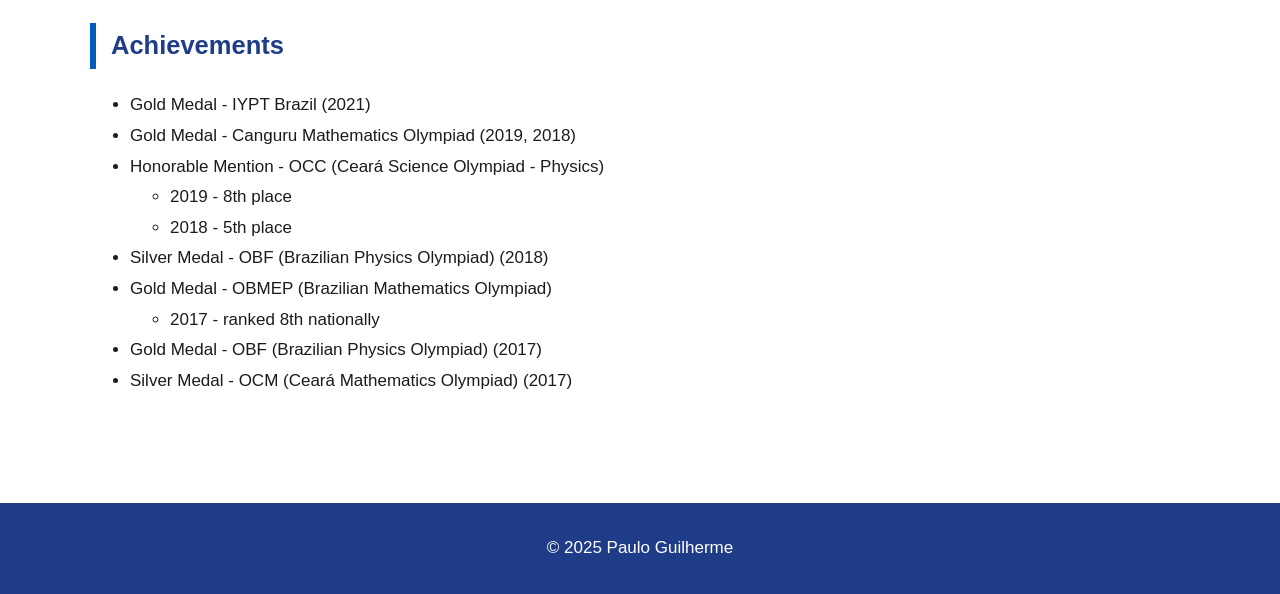
==== commit b498392a: "Add education" ====
--- a/src/index.html
+++ b/src/index.html
@@ -13,6 +13,7 @@
         <h1 class="logo">Paulo Guilherme Pinheiro Pereira</h1>
         <ul>
             <li><a href="#about">Overview</a></li>
+            <li><a href="#education">Education</a></li>
             <li><a href="#experience">Experience</a></li>
             <li><a href="#achievements">Achievements</a></li>
         </ul>
@@ -25,16 +26,43 @@
         <img src="../images/profile.png" alt="Profile Photo" class="profile-photo">
 
         <div class="hero-text">
-            <h2>Computer Science Student @ USP · ML Engineering · Kubernetes · Research</h2>
+            <h2>Computer Science Student @ USP </h2>
             <p>
-                Currently a Technical Student at CERN, building scalable machine learning platforms
-                using Kubernetes and Helm. Passionate about ML engineering, distributed systems, and
+                Currently working at CERN, building scalable machine learning platforms
+                using Kubernetes and Helm. Interested in ML engineering, uncertainty quantification, and
                 research with real-world impact.
             </p>
         </div>
 
     </div>
 </section>
+
+<section id="education" class="section">
+    <h2>Education</h2>
+
+    <div class="card">
+        <div class="card-header">
+            <h3>University of São Paulo (USP) - Bachelor of Computer Science</h3>
+            <p class="date">March 2021 - June 2026</p>
+        </div>
+        <ul>
+            <li>Grade: 9.5/10</li>
+            <li>Top of the class (21 students)</li>
+        </ul>
+    </div>
+
+    <div class="card">
+        <div class="card-header">
+            <h3>Institute of Pure and Applied Mathematics (IMPA) - Summer Student</h3>
+            <p class="date">January 2024 - February 2024</p>
+        </div>
+        <ul>
+            <li>Summer student in the <a href="https://impa.br/postgraduate/training-programs/academic-masters/subjects-academic-masters-degree/machine-learning/?lang=en">Machine Learning</a> course at IMPA (Grade: A/A)</li>
+            <li>Studies funded by the Serrapilheira Scholarship</li>
+        </ul>
+    </div>
+</section>
+
 
 <section id="experience" class="section">
     <h2>Professional Experience</h2>
@@ -75,7 +103,7 @@
         </ul>
     </div>
 
-    <h3 style="margin-top: 2rem;">Teaching Experience</h3>
+    <h3 style="margin-top: 2rem;">Teacher Assistant Experience</h3>
 
     <div class="card">
         <div class="card-header">
